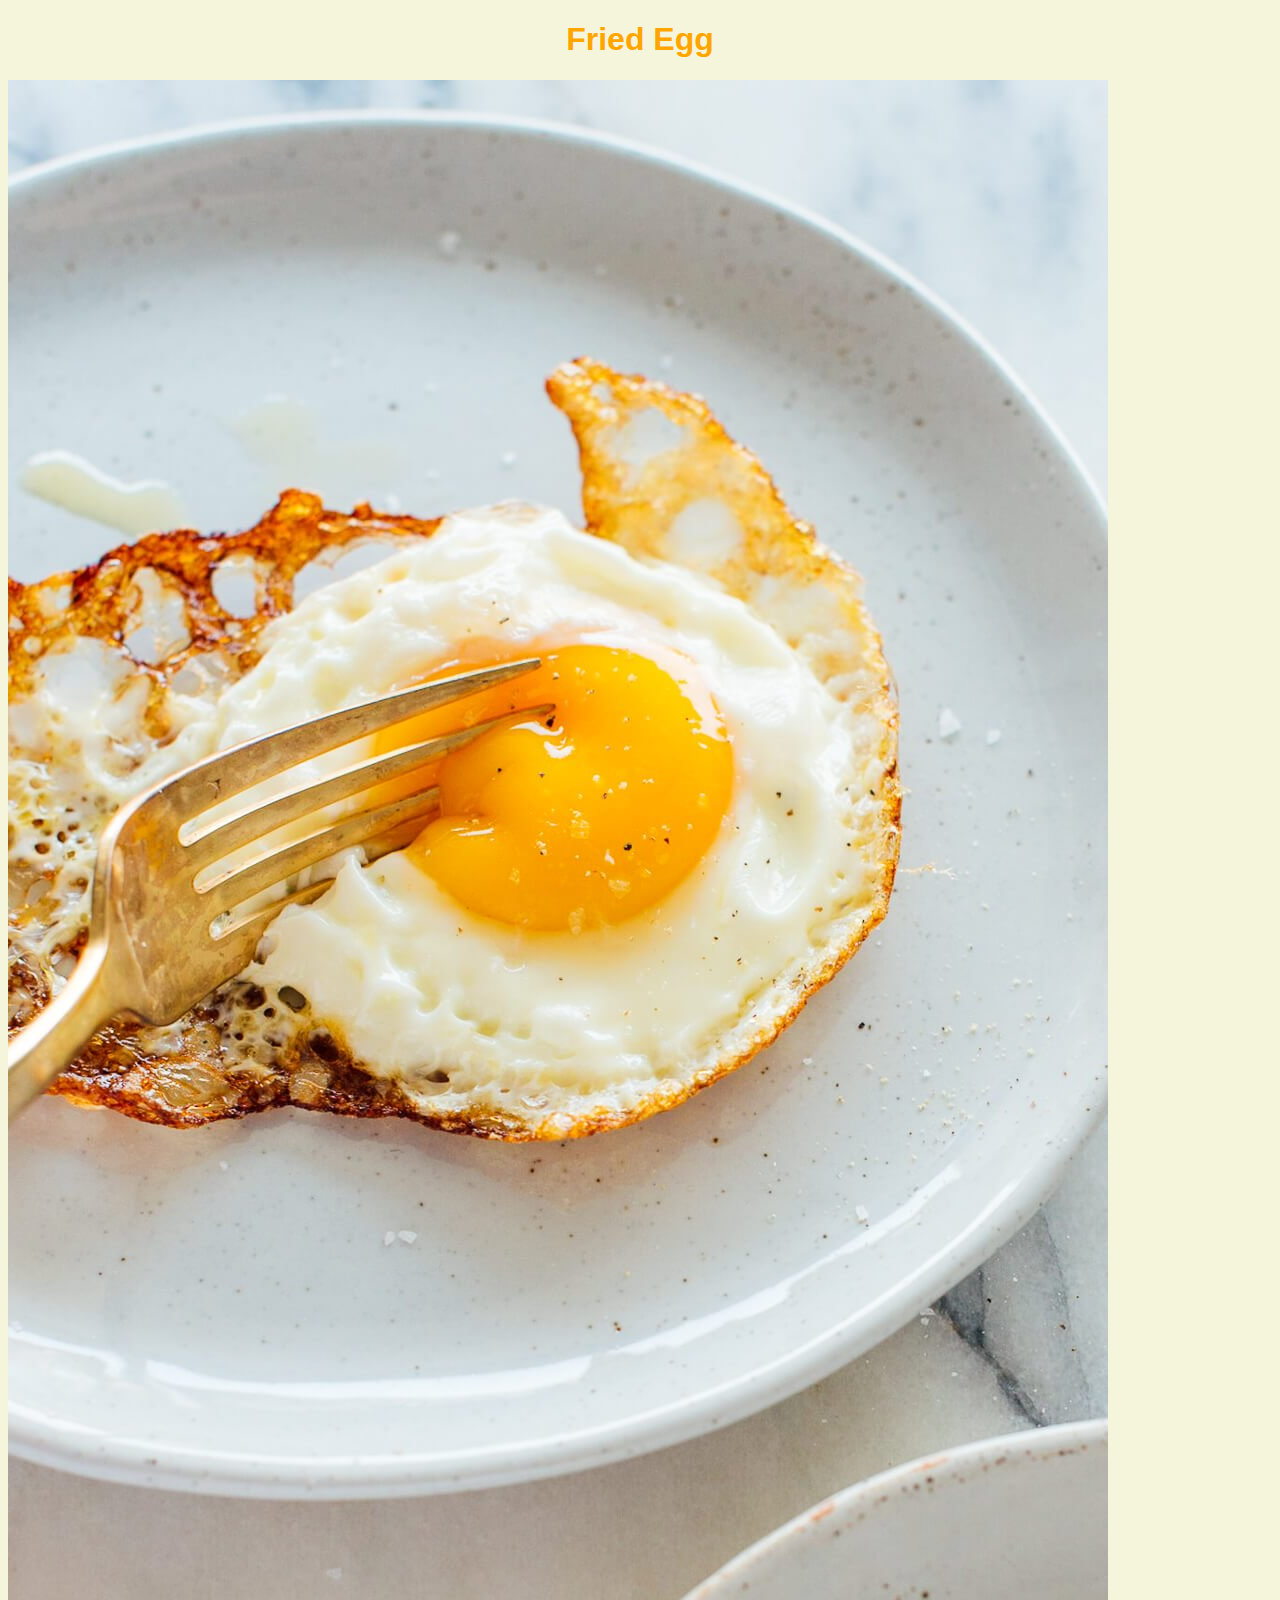
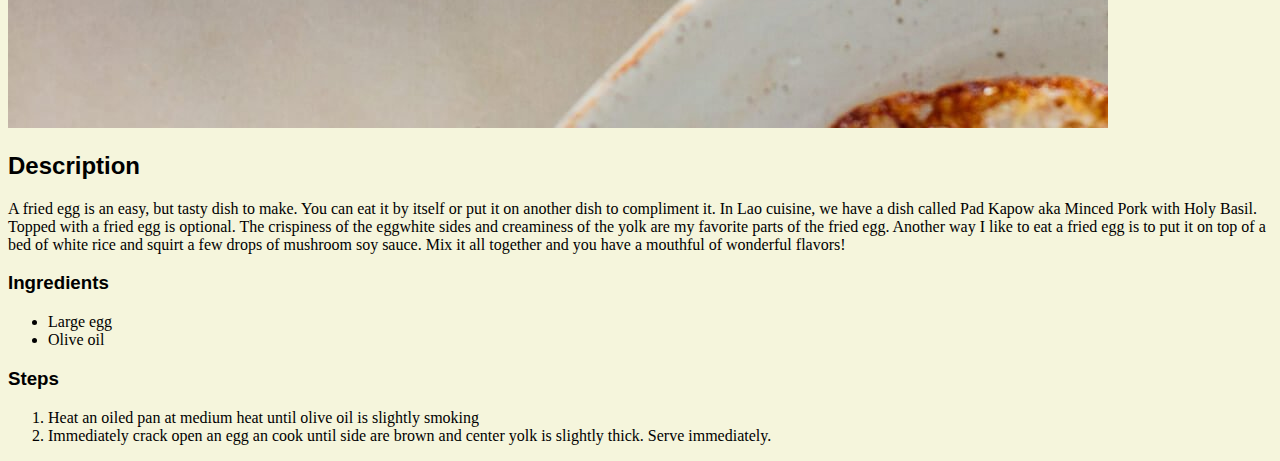
==== recipes/friedegg.html @ cdf1f459 "." ====
<!DOCTYPE html>
<html>
<head>
    <meta charset="UTF-8">
    <title>Fried Egg</title>
    <link rel="stylesheet" href="./css/style.css">
</head>
<body>
    <h1>Fried Egg</h1>
    <img src="./images/friedegg.jpg">
    <h2>Description</h2>
    <p>A fried egg is an easy, but tasty dish to make. You can eat it by itself or put it on another dish to compliment it. In Lao cuisine, we have a dish called Pad Kapow aka Minced Pork with Holy Basil. Topped with a fried egg is optional. The crispiness of the eggwhite sides and creaminess of the yolk are my favorite parts of the fried egg. Another way I like to eat a fried egg is to put it on top of a bed of white rice and squirt a few drops of mushroom soy sauce. Mix it all together and you have a mouthful of wonderful flavors!</p>

    <h3>Ingredients</h3>
    <ul>
        <li>Large egg</li>
        <li>Olive oil</li>
    </ul>
    
    <h3>Steps</h3>
    <ol>
        <li>Heat an oiled pan at medium heat until olive oil is slightly smoking</li>
        <li>Immediately crack open an egg an cook until side are brown and center yolk is slightly thick. Serve immediately.</li>
    </ol>


</body>

</html>
---- recipes/css/style.css ----
* {
    background-color: beige;
}

h1 {
    color: orange;
    font-family: Verdana, Geneva, Tahoma, sans-serif;
    text-align: center;
}

.index {
    text-align: center;
}

.recipes {
    font-family: Verdana, Geneva, Tahoma, sans-serif;
}

.food {
    width: 600px;
}

h2,
h3 {
    font-family: Verdana, Geneva, Tahoma, sans-serif;
}
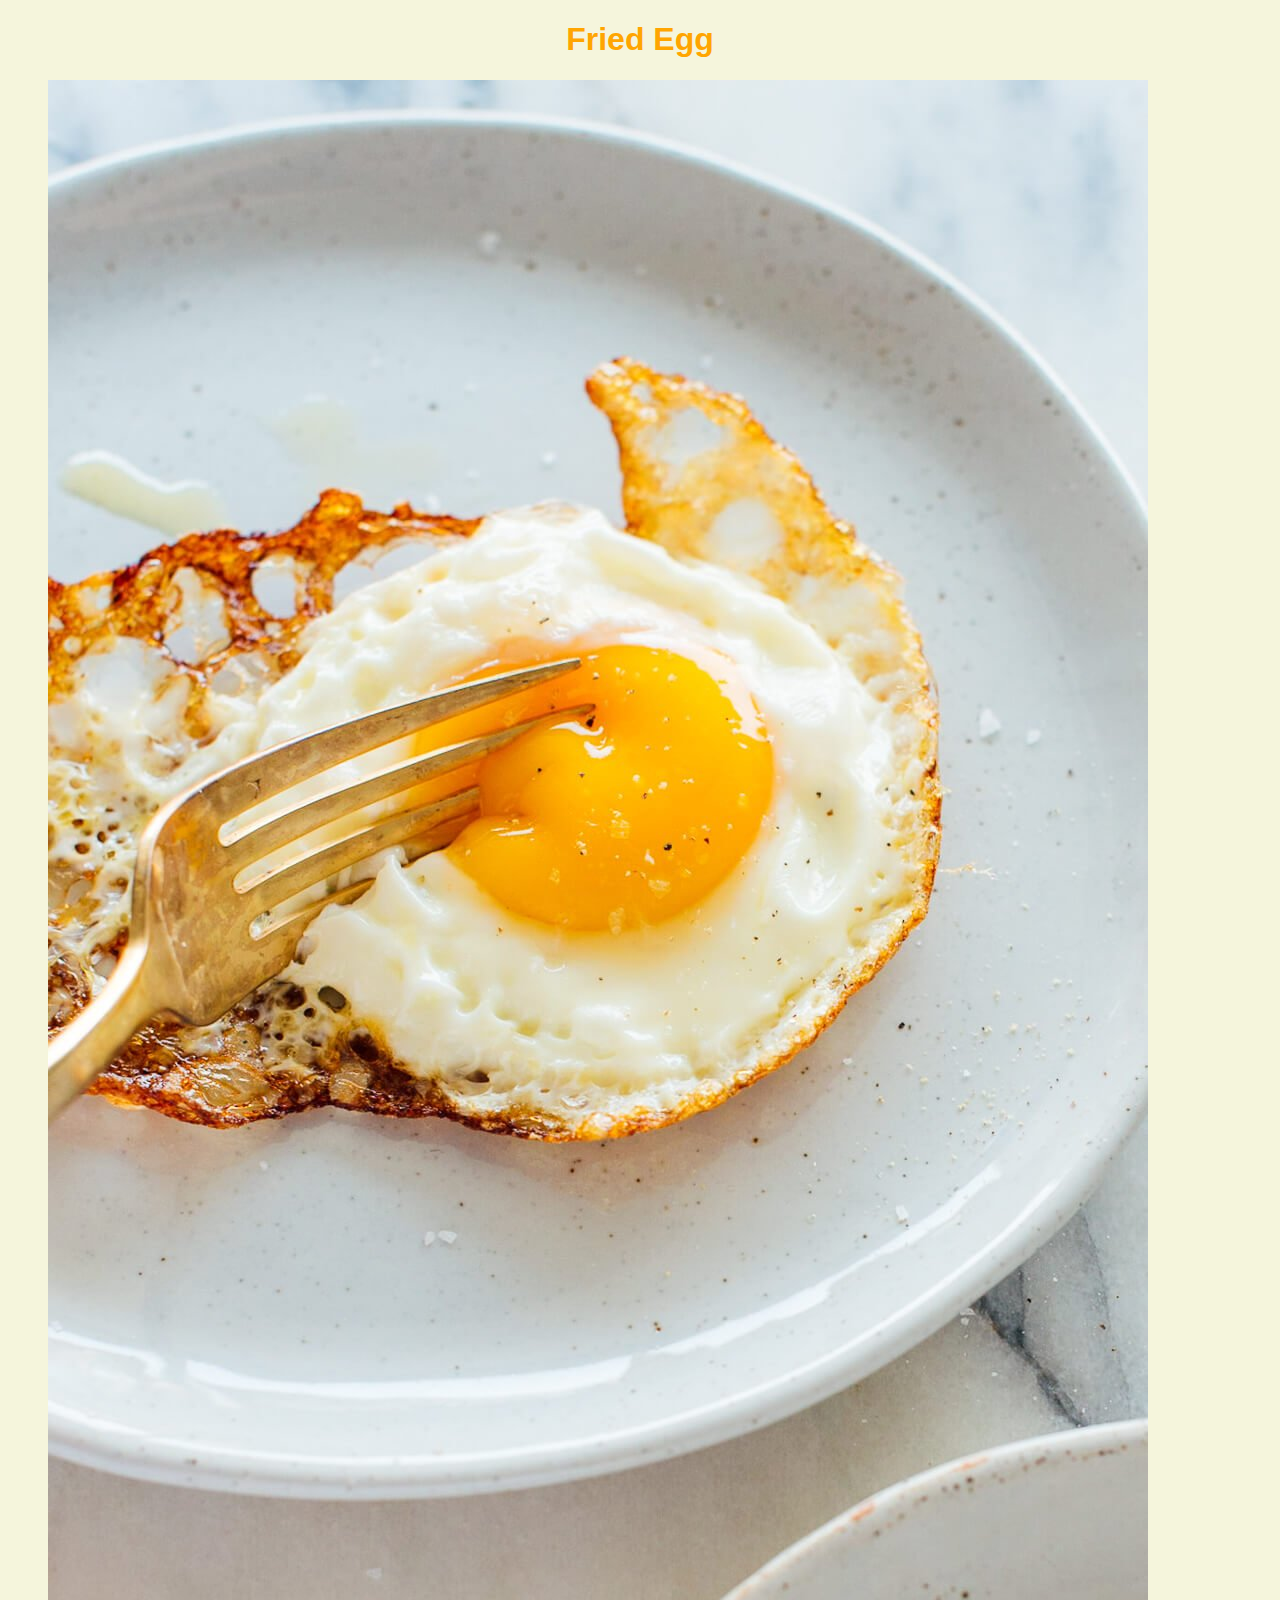
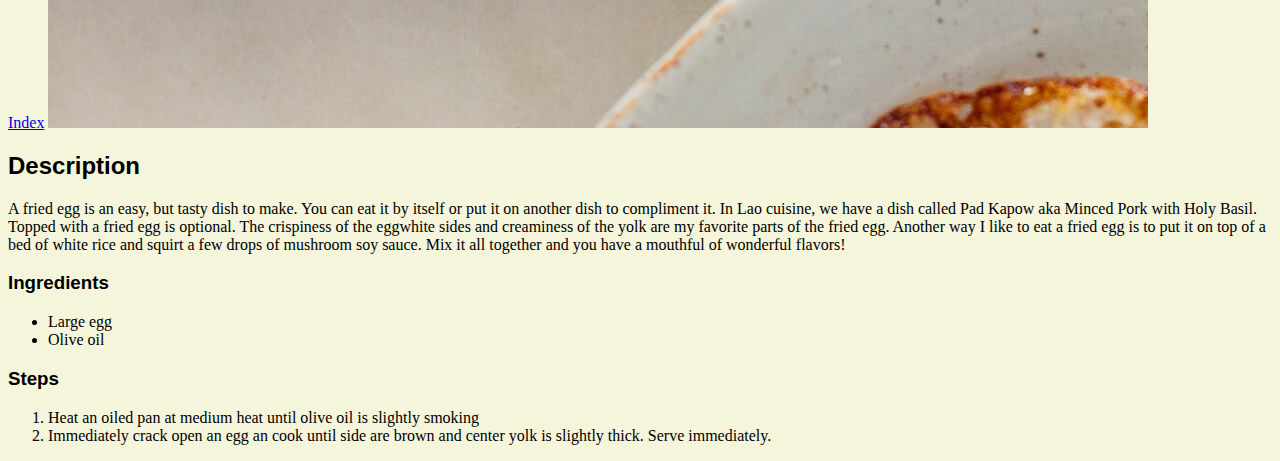
==== commit 34292e00: "." ====
--- a/recipes/friedegg.html
+++ b/recipes/friedegg.html
@@ -7,6 +7,7 @@
 </head>
 <body>
     <h1>Fried Egg</h1>
+    <a href="../index.html" class="index">Index</a>
     <img src="./images/friedegg.jpg">
     <h2>Description</h2>
     <p>A fried egg is an easy, but tasty dish to make. You can eat it by itself or put it on another dish to compliment it. In Lao cuisine, we have a dish called Pad Kapow aka Minced Pork with Holy Basil. Topped with a fried egg is optional. The crispiness of the eggwhite sides and creaminess of the yolk are my favorite parts of the fried egg. Another way I like to eat a fried egg is to put it on top of a bed of white rice and squirt a few drops of mushroom soy sauce. Mix it all together and you have a mouthful of wonderful flavors!</p>
